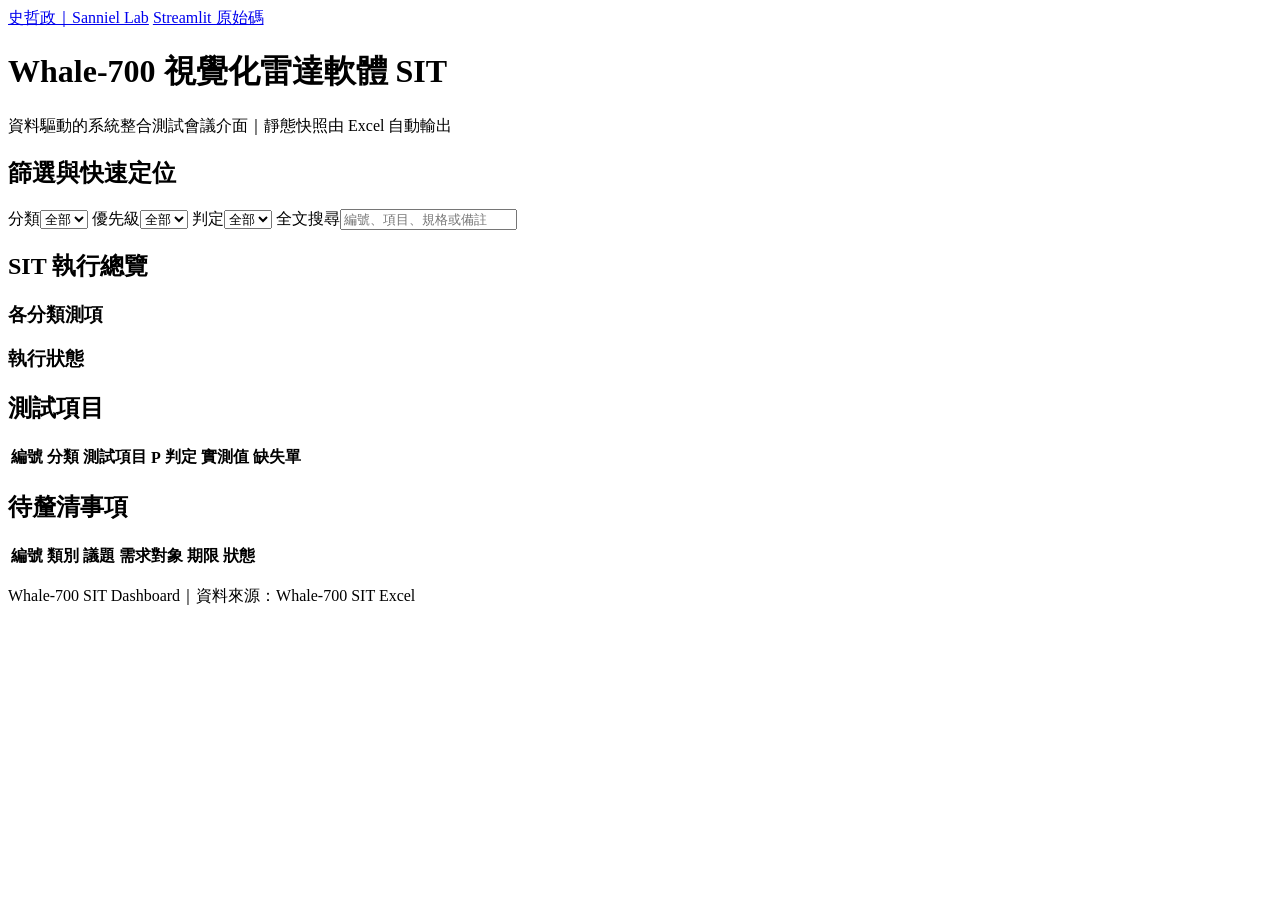
==== site/whale-700-sit/index.html @ a2a5f2f4 "feat: add Whale-700 Pages dashboard shell" ====
<!doctype html>
<html lang="zh-Hant">
<head>
  <meta charset="utf-8">
  <meta name="viewport" content="width=device-width, initial-scale=1">
  <title>Whale-700 SIT Dashboard</title>
  <meta name="description" content="Whale-700 視覺化雷達軟體 SIT 會議儀表板">
  <link rel="stylesheet" href="style.css">
</head>
<body>
<nav>
  <div class="nav-inner">
    <a class="brand" href="../">史哲政｜Sanniel Lab</a>
    <a href="https://github.com/sanniel0315/sanniel-lab/tree/main/apps/whale-700-sit">Streamlit 原始碼</a>
  </div>
</nav>

<main>
  <header class="hero">
    <h1>Whale-700 視覺化雷達軟體 SIT</h1>
    <p class="subtitle">資料驅動的系統整合測試會議介面｜靜態快照由 Excel 自動輸出</p>
  </header>

  <section>
    <h2>篩選與快速定位</h2>
    <div class="controls">
      <label>分類<select id="category"><option value="">全部</option></select></label>
      <label>優先級<select id="priority"><option value="">全部</option></select></label>
      <label>判定<select id="status"><option value="">全部</option></select></label>
      <label>全文搜尋<input id="keyword" type="search" placeholder="編號、項目、規格或備註"></label>
    </div>
  </section>

  <section>
    <h2>SIT 執行總覽</h2>
    <div id="kpis" class="kpis"></div>
    <div class="grid-2">
      <div>
        <h3>各分類測項</h3>
        <div id="categoryBars"></div>
      </div>
      <div>
        <h3>執行狀態</h3>
        <div id="statusBars"></div>
      </div>
    </div>
  </section>

  <section>
    <h2>測試項目</h2>
    <div class="table-wrap">
      <table>
        <thead><tr><th>編號</th><th>分類</th><th>測試項目</th><th>P</th><th>判定</th><th>實測值</th><th>缺失單</th></tr></thead>
        <tbody id="testRows"></tbody>
      </table>
    </div>
    <div id="testDetail" class="detail"></div>
  </section>

  <section>
    <h2>待釐清事項</h2>
    <div class="table-wrap">
      <table>
        <thead><tr><th>編號</th><th>類別</th><th>議題</th><th>需求對象</th><th>期限</th><th>狀態</th></tr></thead>
        <tbody id="questionRows"></tbody>
      </table>
    </div>
  </section>
</main>

<footer>
  <p>Whale-700 SIT Dashboard｜資料來源：Whale-700 SIT Excel</p>
</footer>
<script src="app.js"></script>
</body>
</html>
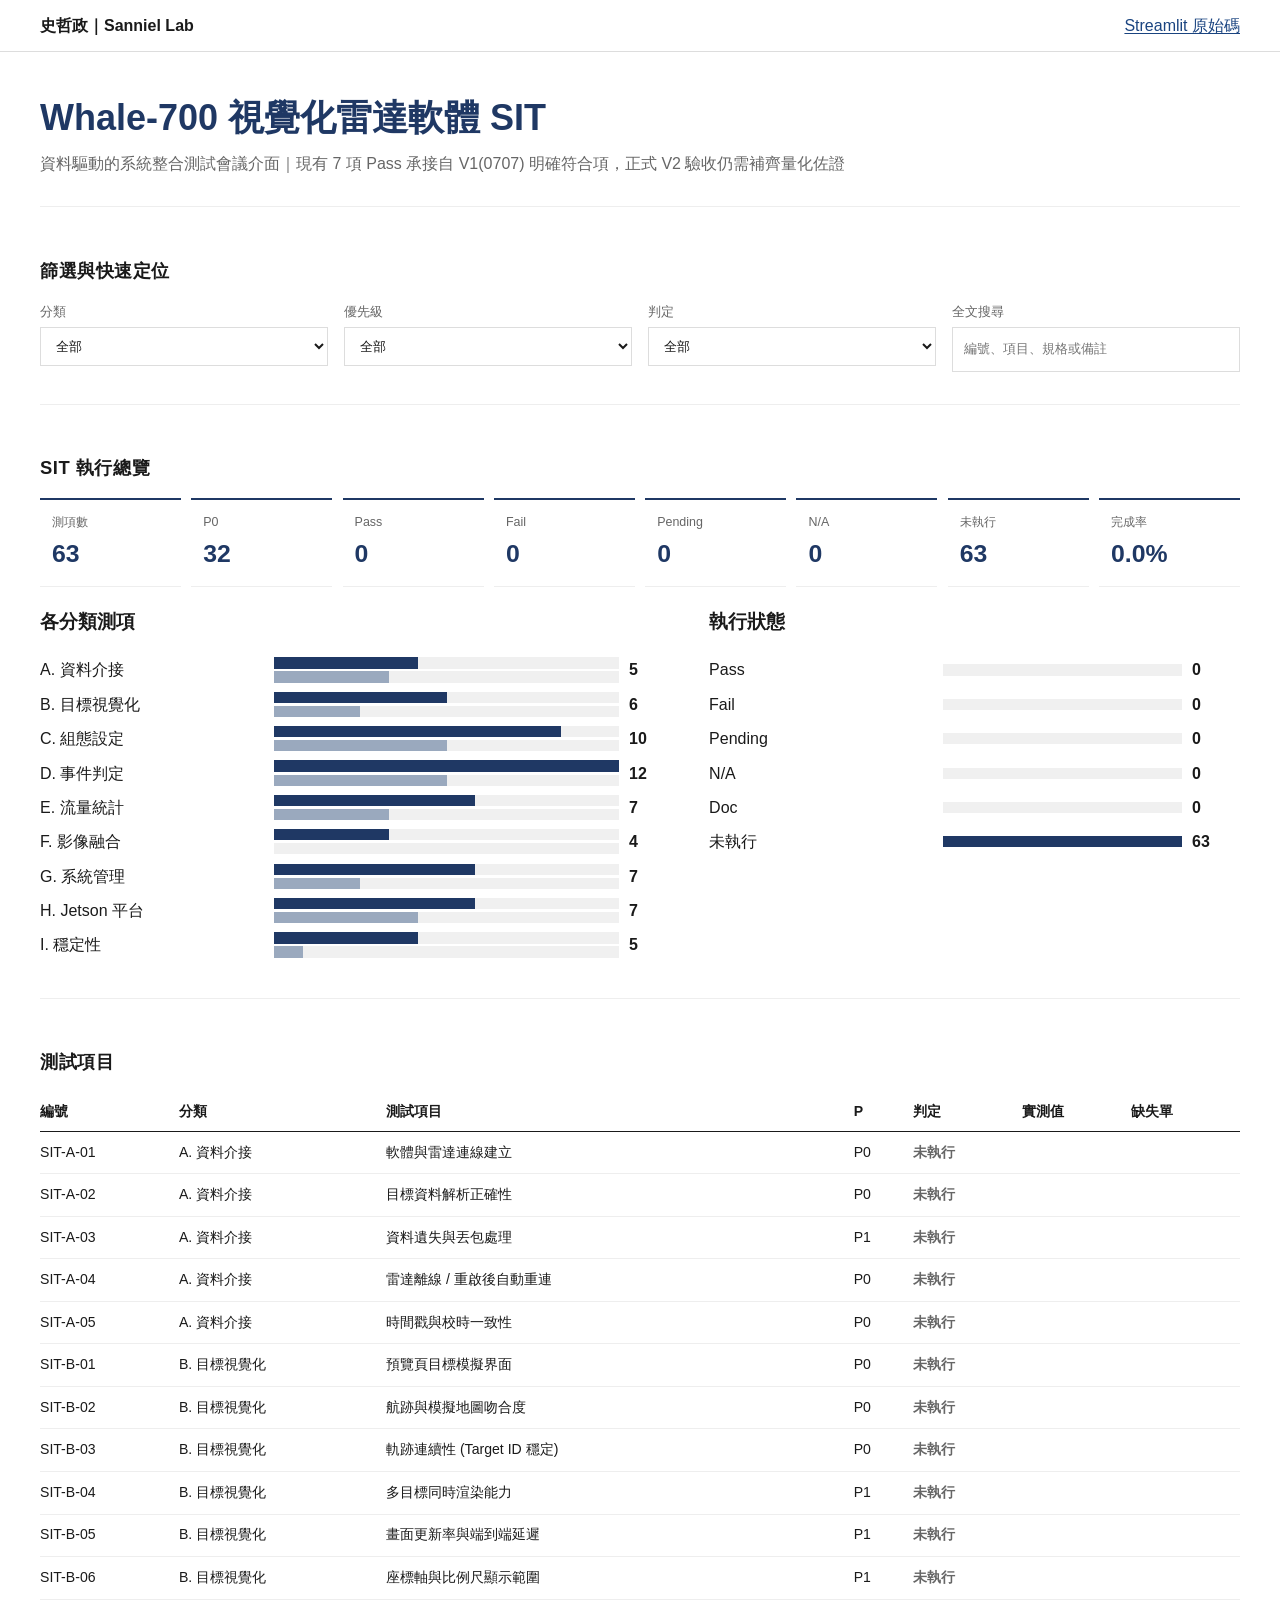
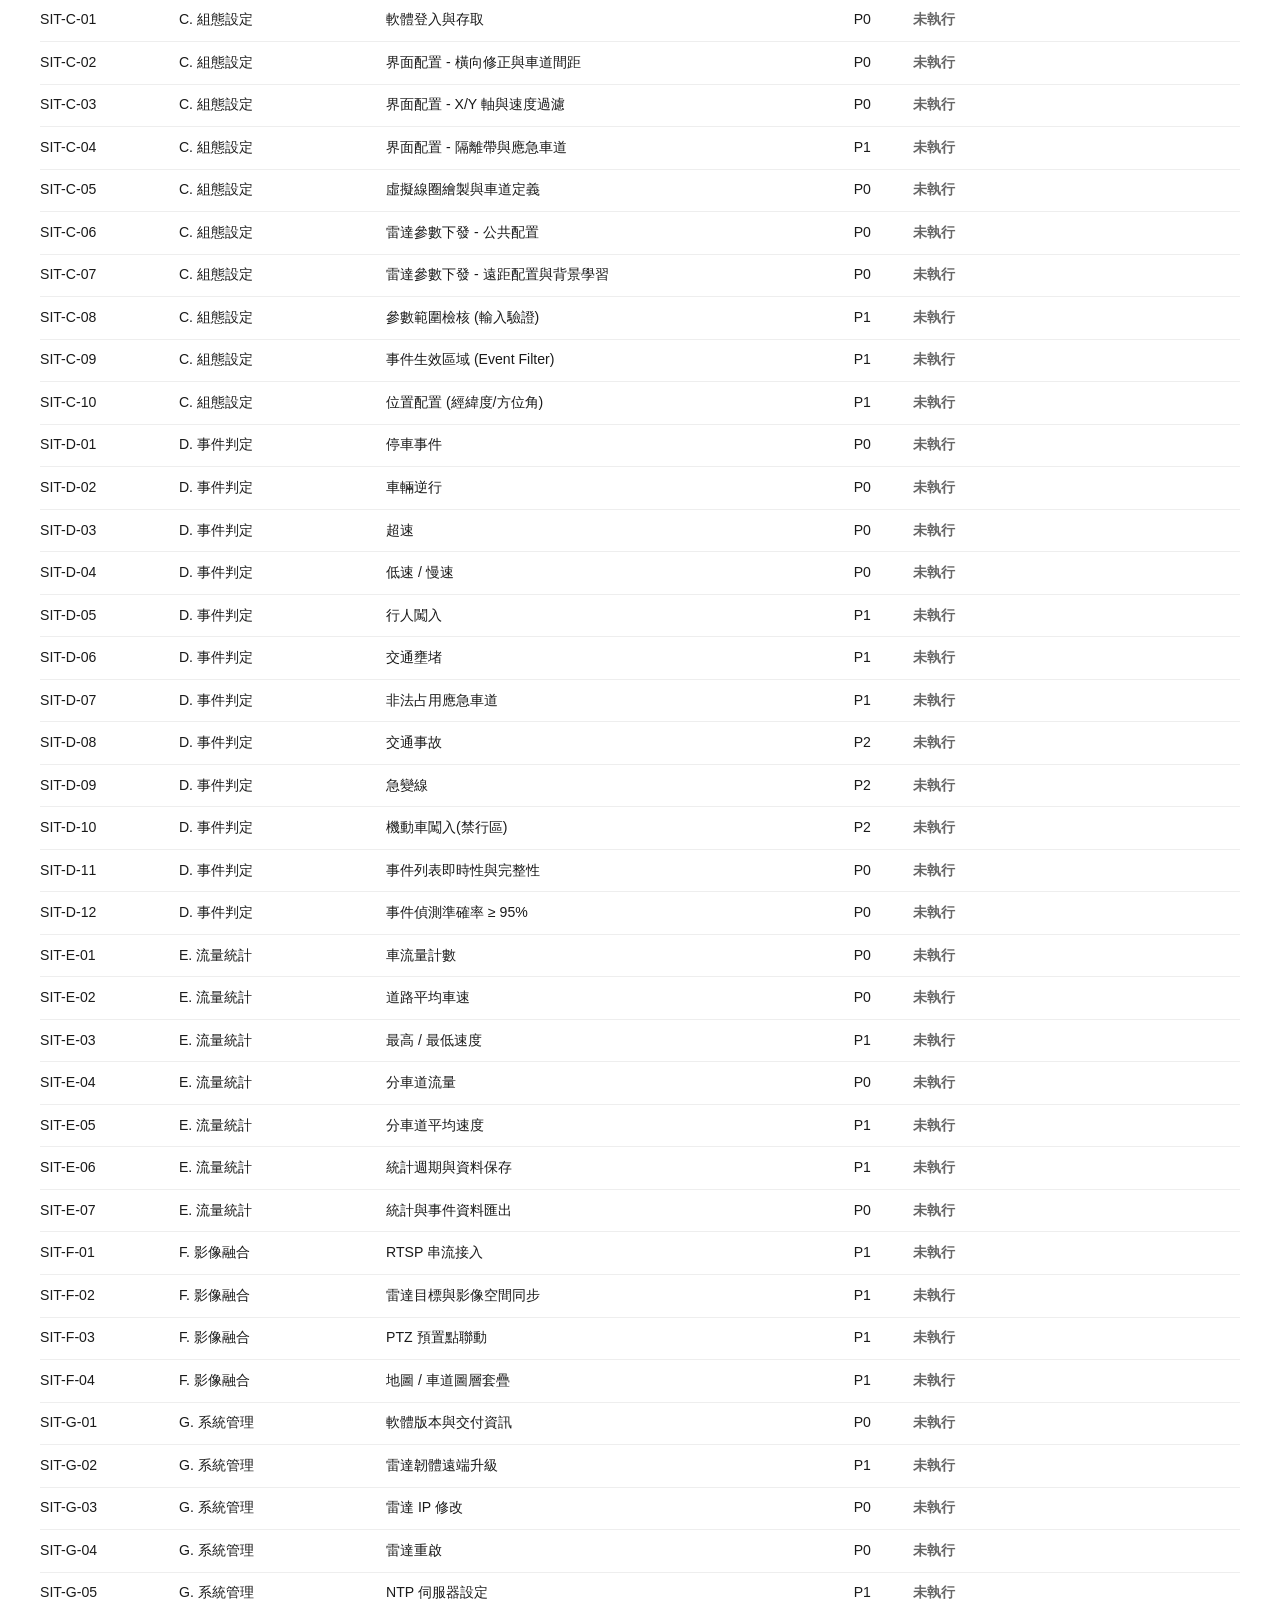
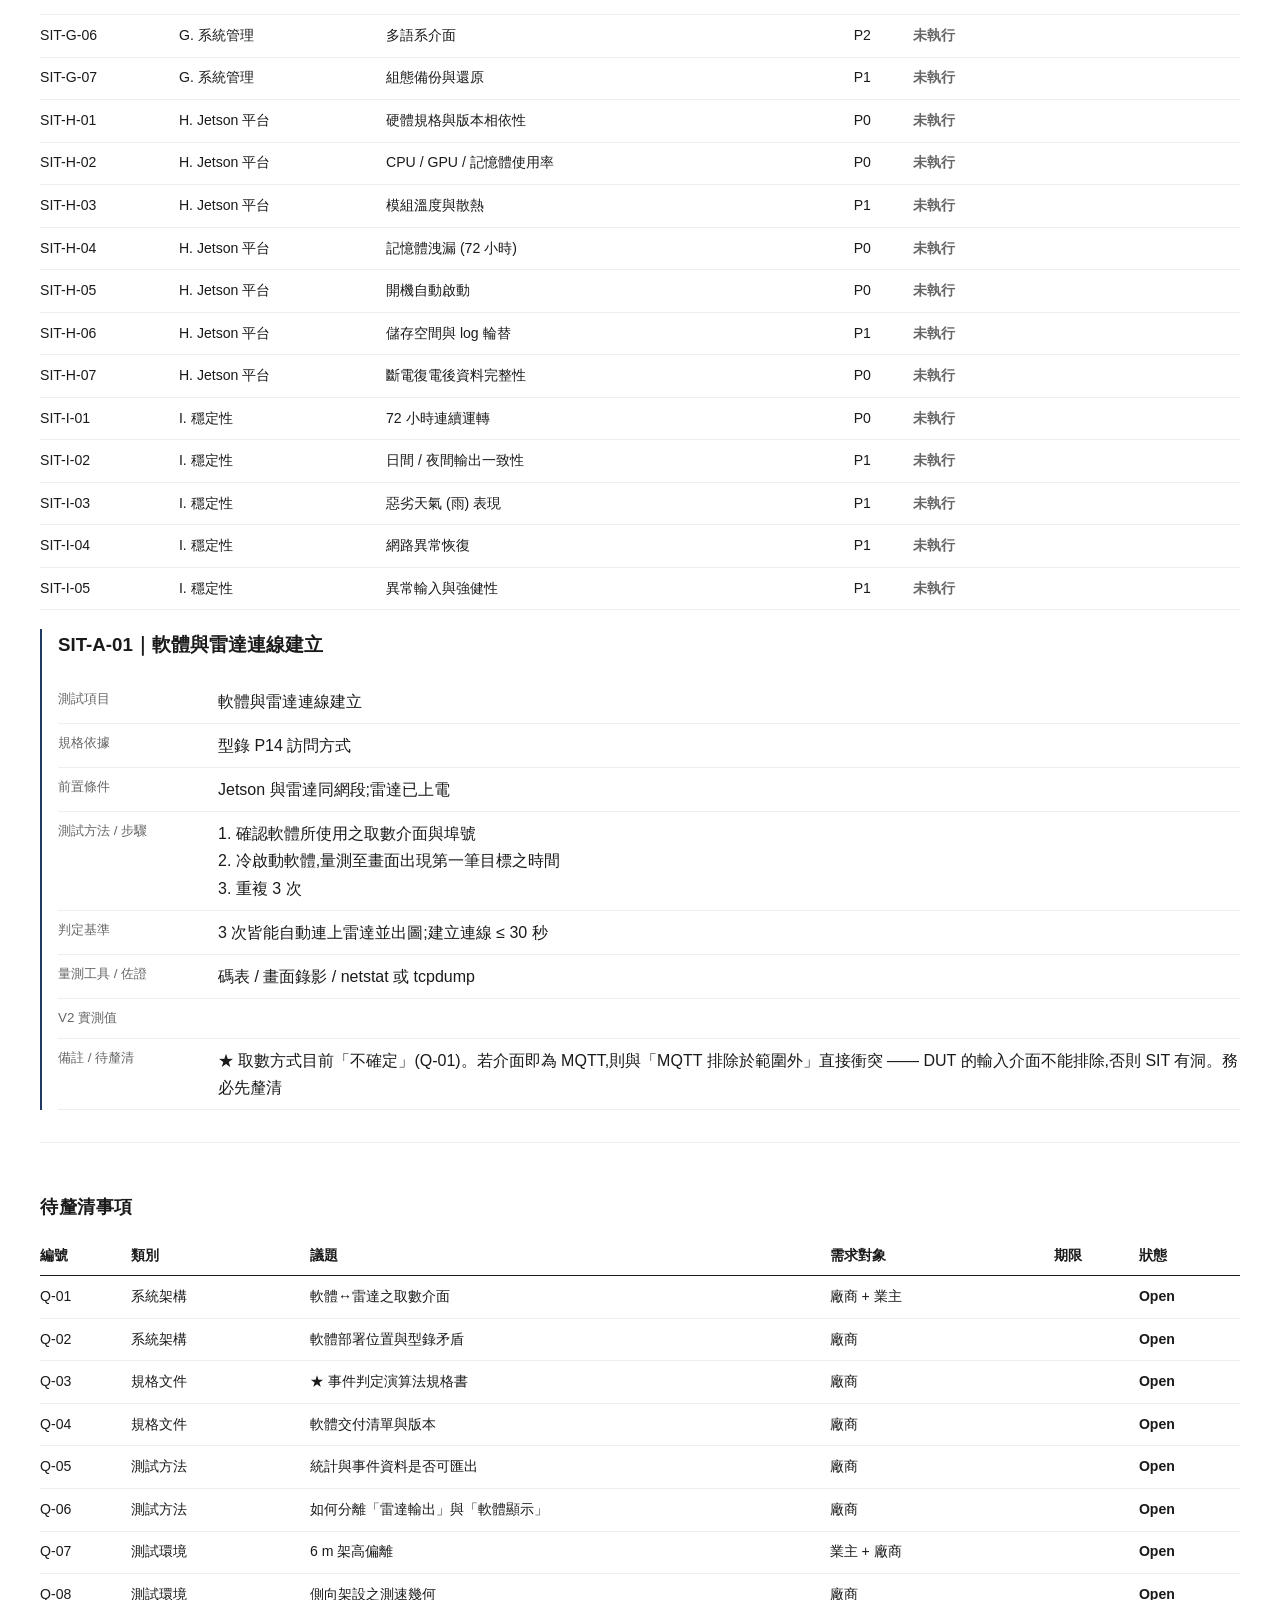
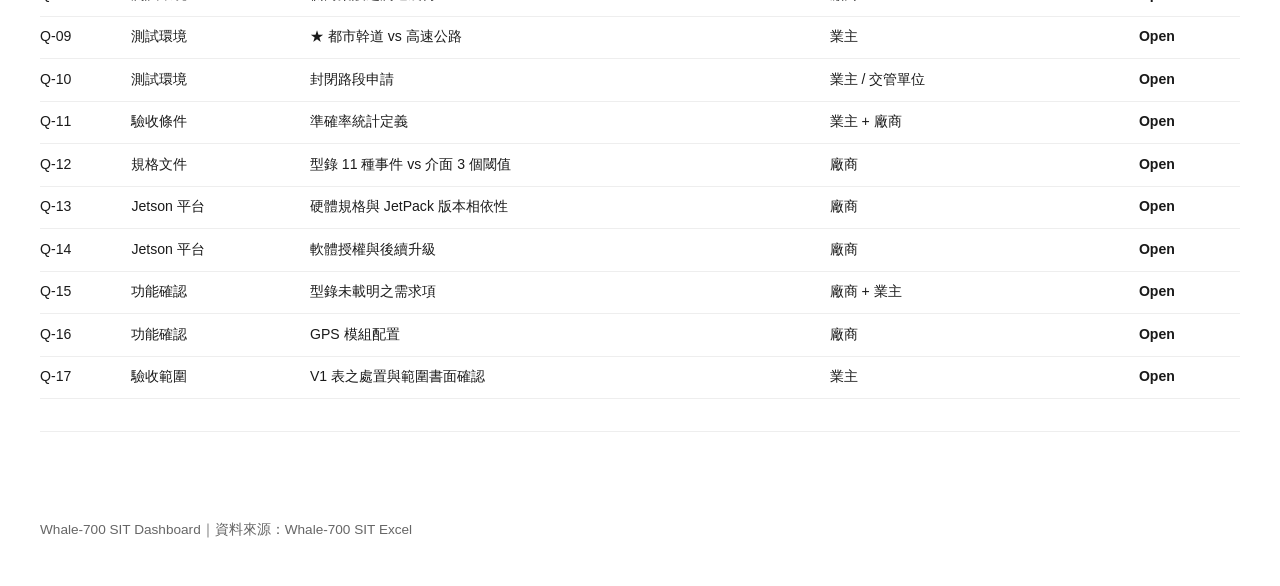
==== commit 7be10df8: "fix: show existing SIT pass results" ====
--- a/site/whale-700-sit/index.html
+++ b/site/whale-700-sit/index.html
@@ -18,7 +18,7 @@
 <main>
   <header class="hero">
     <h1>Whale-700 視覺化雷達軟體 SIT</h1>
-    <p class="subtitle">資料驅動的系統整合測試會議介面｜靜態快照由 Excel 自動輸出</p>
+    <p class="subtitle">資料驅動的系統整合測試會議介面｜現有 7 項 Pass 承接自 V1(0707) 明確符合項，正式 V2 驗收仍需補齊量化佐證</p>
   </header>
 
   <section>
--- a/site/whale-700-sit/style.css
+++ b/site/whale-700-sit/style.css
@@ -0,0 +1,118 @@
+:root {
+  --bg: #ffffff;
+  --text: #1a1a1a;
+  --muted: #666666;
+  --rule: #eeeeee;
+  --rule-strong: #dddddd;
+  --navy: #1f3864;
+  --link: #1a4480;
+  --yellow: #fff2cc;
+  --sans: "Noto Sans TC", -apple-system, BlinkMacSystemFont, "Segoe UI", Arial, sans-serif;
+}
+
+* { box-sizing: border-box; }
+body {
+  margin: 0;
+  background: var(--bg);
+  color: var(--text);
+  font-family: var(--sans);
+  line-height: 1.7;
+}
+a { color: var(--link); text-underline-offset: 2px; }
+nav {
+  position: sticky;
+  top: 0;
+  z-index: 5;
+  background: rgba(255,255,255,.97);
+  border-bottom: 1px solid var(--rule-strong);
+}
+.nav-inner, main, footer {
+  max-width: 92rem;
+  margin: 0 auto;
+  padding-left: clamp(1rem, 4vw, 2.5rem);
+  padding-right: clamp(1rem, 4vw, 2.5rem);
+}
+.nav-inner {
+  min-height: 3.2rem;
+  display: flex;
+  align-items: center;
+  justify-content: space-between;
+  gap: 1rem;
+}
+.brand { color: var(--text); text-decoration: none; font-weight: 650; }
+main { padding-top: 2.6rem; padding-bottom: 3rem; }
+.hero { border-bottom: 1px solid var(--rule); padding-bottom: 1.8rem; }
+h1 { margin: 0; color: var(--navy); font-size: clamp(1.65rem, 3vw, 2.25rem); line-height: 1.35; }
+.subtitle { color: var(--muted); margin: .5rem 0 0; }
+section { padding: 2rem 0; border-bottom: 1px solid var(--rule); }
+h2 { font-size: 1.15rem; letter-spacing: .03em; }
+.controls {
+  display: grid;
+  grid-template-columns: repeat(4, minmax(12rem, 1fr));
+  gap: .75rem 1rem;
+}
+label { display: block; font-size: .82rem; color: var(--muted); }
+select, input {
+  width: 100%;
+  margin-top: .25rem;
+  border: 1px solid var(--rule-strong);
+  border-radius: 0;
+  padding: .62rem .7rem;
+  background: #fff;
+  color: var(--text);
+  font: inherit;
+}
+.kpis {
+  display: grid;
+  grid-template-columns: repeat(8, minmax(7rem, 1fr));
+  gap: .65rem;
+}
+.kpi {
+  border-top: 2px solid var(--navy);
+  border-bottom: 1px solid var(--rule);
+  padding: .7rem .75rem;
+}
+.kpi span { display: block; color: var(--muted); font-size: .78rem; }
+.kpi strong { display: block; color: var(--navy); font-size: 1.55rem; font-variant-numeric: tabular-nums; }
+.grid-2 { display: grid; grid-template-columns: 1.2fr 1fr; gap: 2rem; }
+.bar-row {
+  display: grid;
+  grid-template-columns: minmax(8rem, 14rem) 1fr 3rem;
+  align-items: center;
+  gap: .65rem;
+  margin: .45rem 0;
+}
+.bar-track { height: .7rem; background: #f0f0f0; }
+.bar { height: 100%; background: var(--navy); }
+.bar.p0 { background: #9aa9be; }
+.table-wrap { overflow-x: auto; }
+table { width: 100%; border-collapse: collapse; font-size: .88rem; }
+th { text-align: left; border-bottom: 1px solid var(--text); padding: .45rem .8rem .45rem 0; white-space: nowrap; }
+td { border-bottom: 1px solid var(--rule); padding: .55rem .8rem .55rem 0; vertical-align: top; }
+tr[data-id] { cursor: pointer; }
+tr[data-id]:hover { background: #fafafa; }
+.status { font-weight: 650; }
+.status.Pass { color: #548235; }
+.status.Fail { color: #c00000; }
+.status.Pending { color: #c65911; }
+.status.未執行 { color: var(--muted); }
+.detail {
+  margin-top: 1rem;
+  border-left: 2px solid var(--navy);
+  padding-left: 1rem;
+}
+.detail dl { display: grid; grid-template-columns: 10rem 1fr; margin: 0; }
+.detail dt, .detail dd { padding: .5rem 0; border-bottom: 1px solid var(--rule); }
+.detail dt { color: var(--muted); font-size: .84rem; }
+.detail dd { margin: 0; white-space: pre-wrap; }
+footer { padding-top: 1.5rem; padding-bottom: 2rem; color: var(--muted); font-size: .85rem; }
+@media (max-width: 980px) {
+  .controls { grid-template-columns: repeat(2, 1fr); }
+  .kpis { grid-template-columns: repeat(4, 1fr); }
+  .grid-2 { grid-template-columns: 1fr; }
+}
+@media (max-width: 600px) {
+  .controls, .kpis { grid-template-columns: 1fr 1fr; }
+  .detail dl { grid-template-columns: 1fr; }
+  .detail dt { border-bottom: none; padding-bottom: 0; }
+}
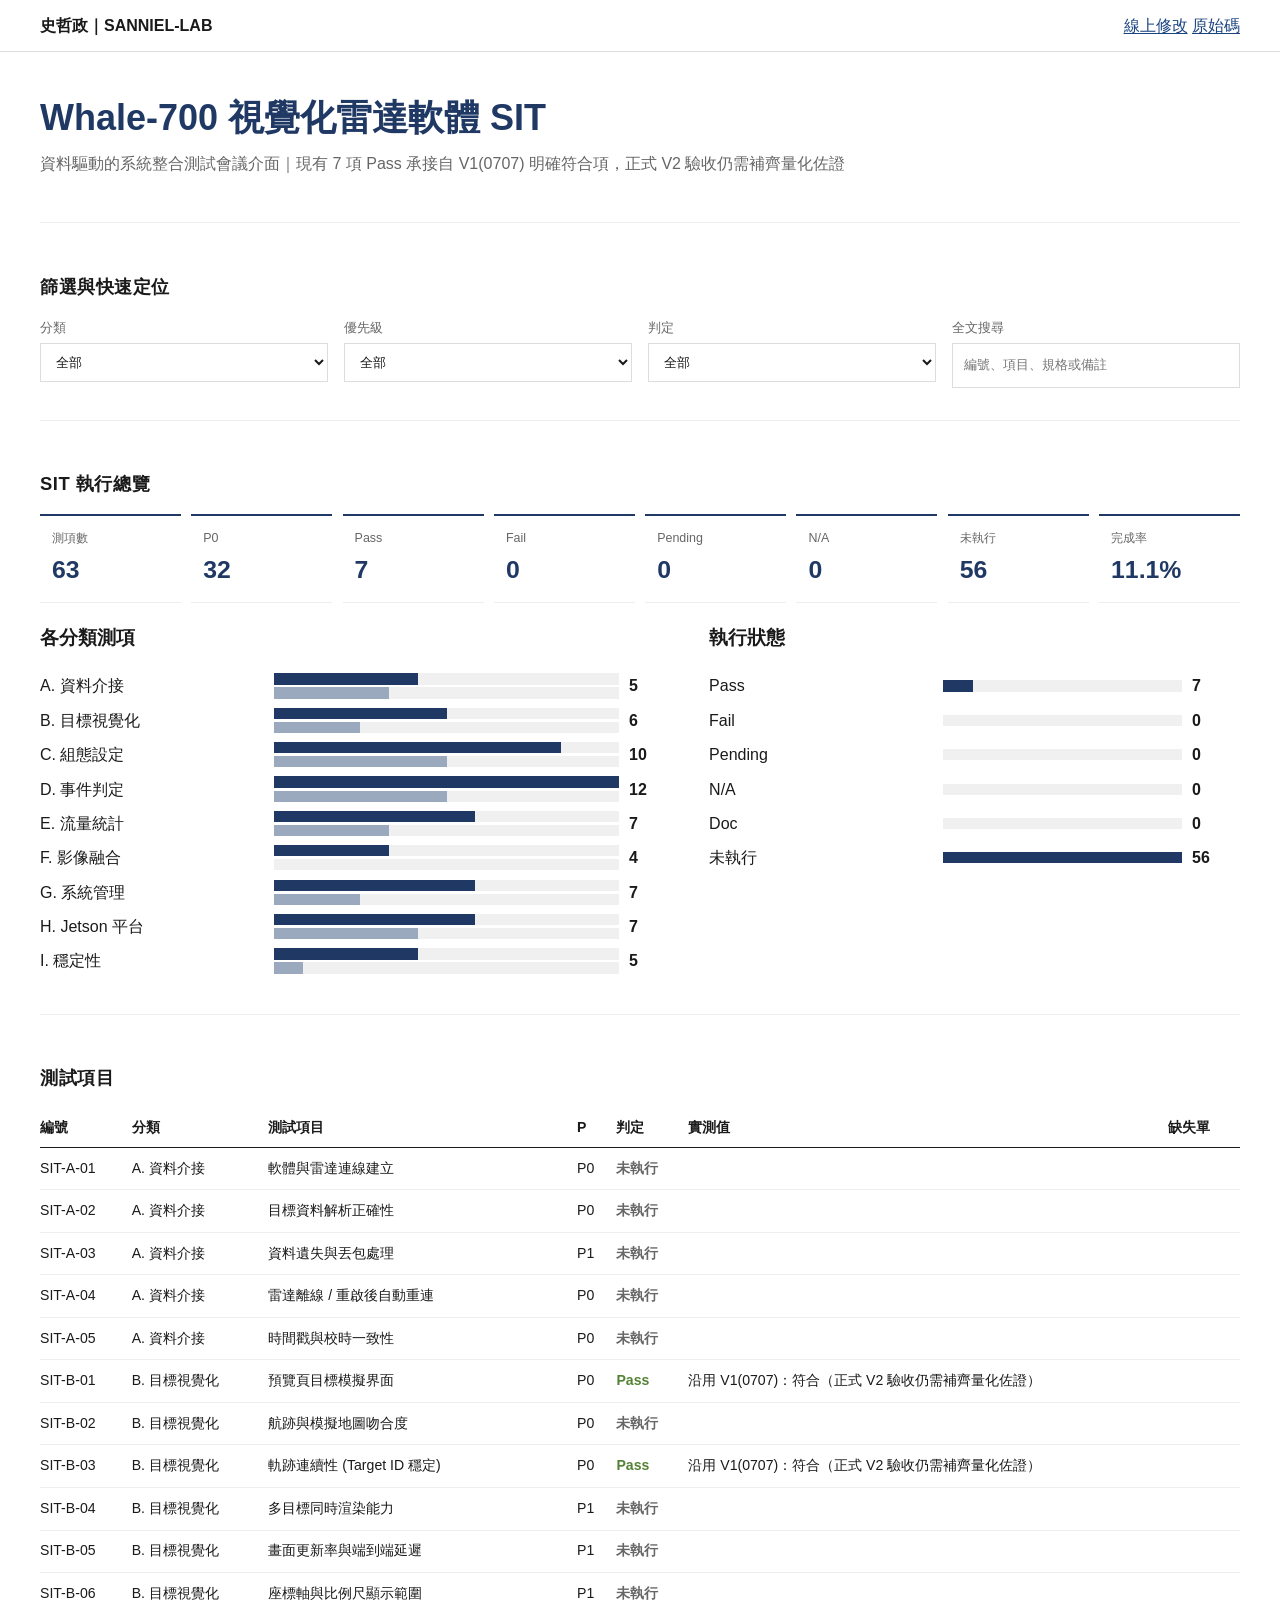
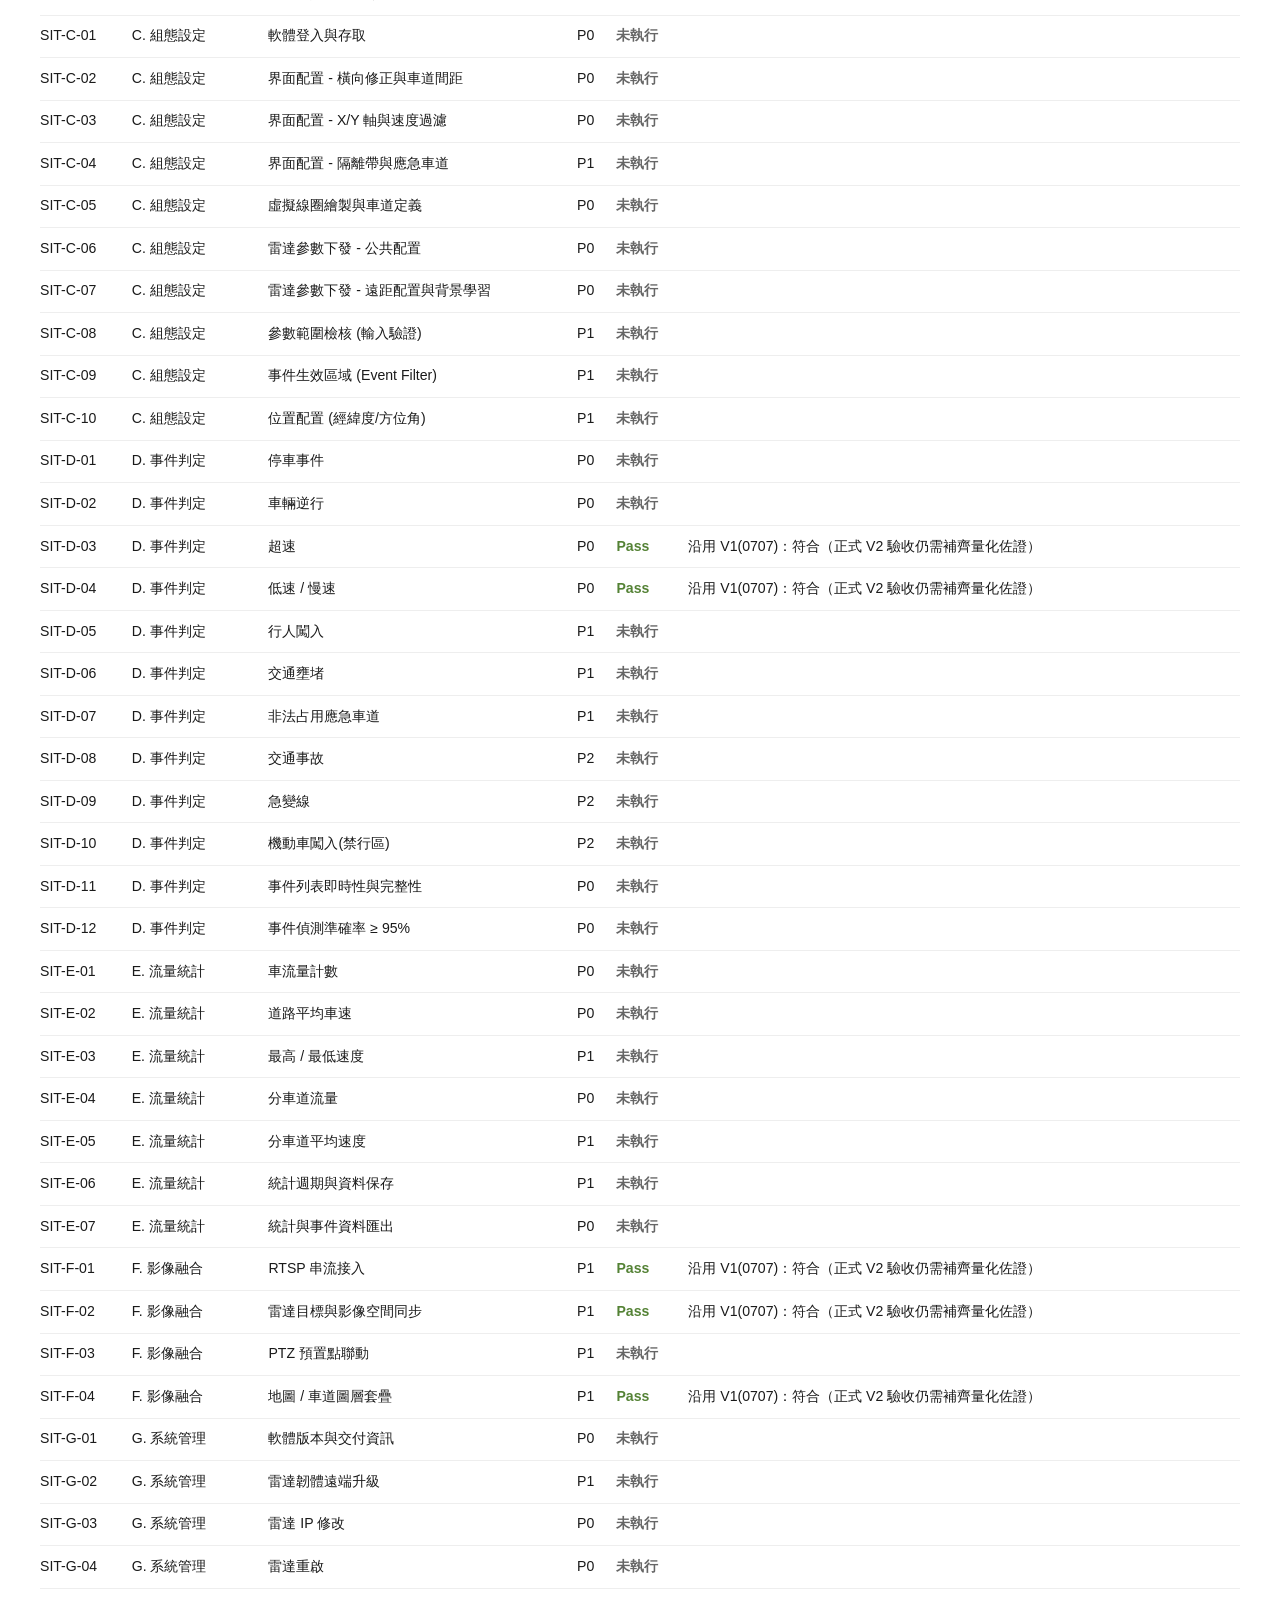
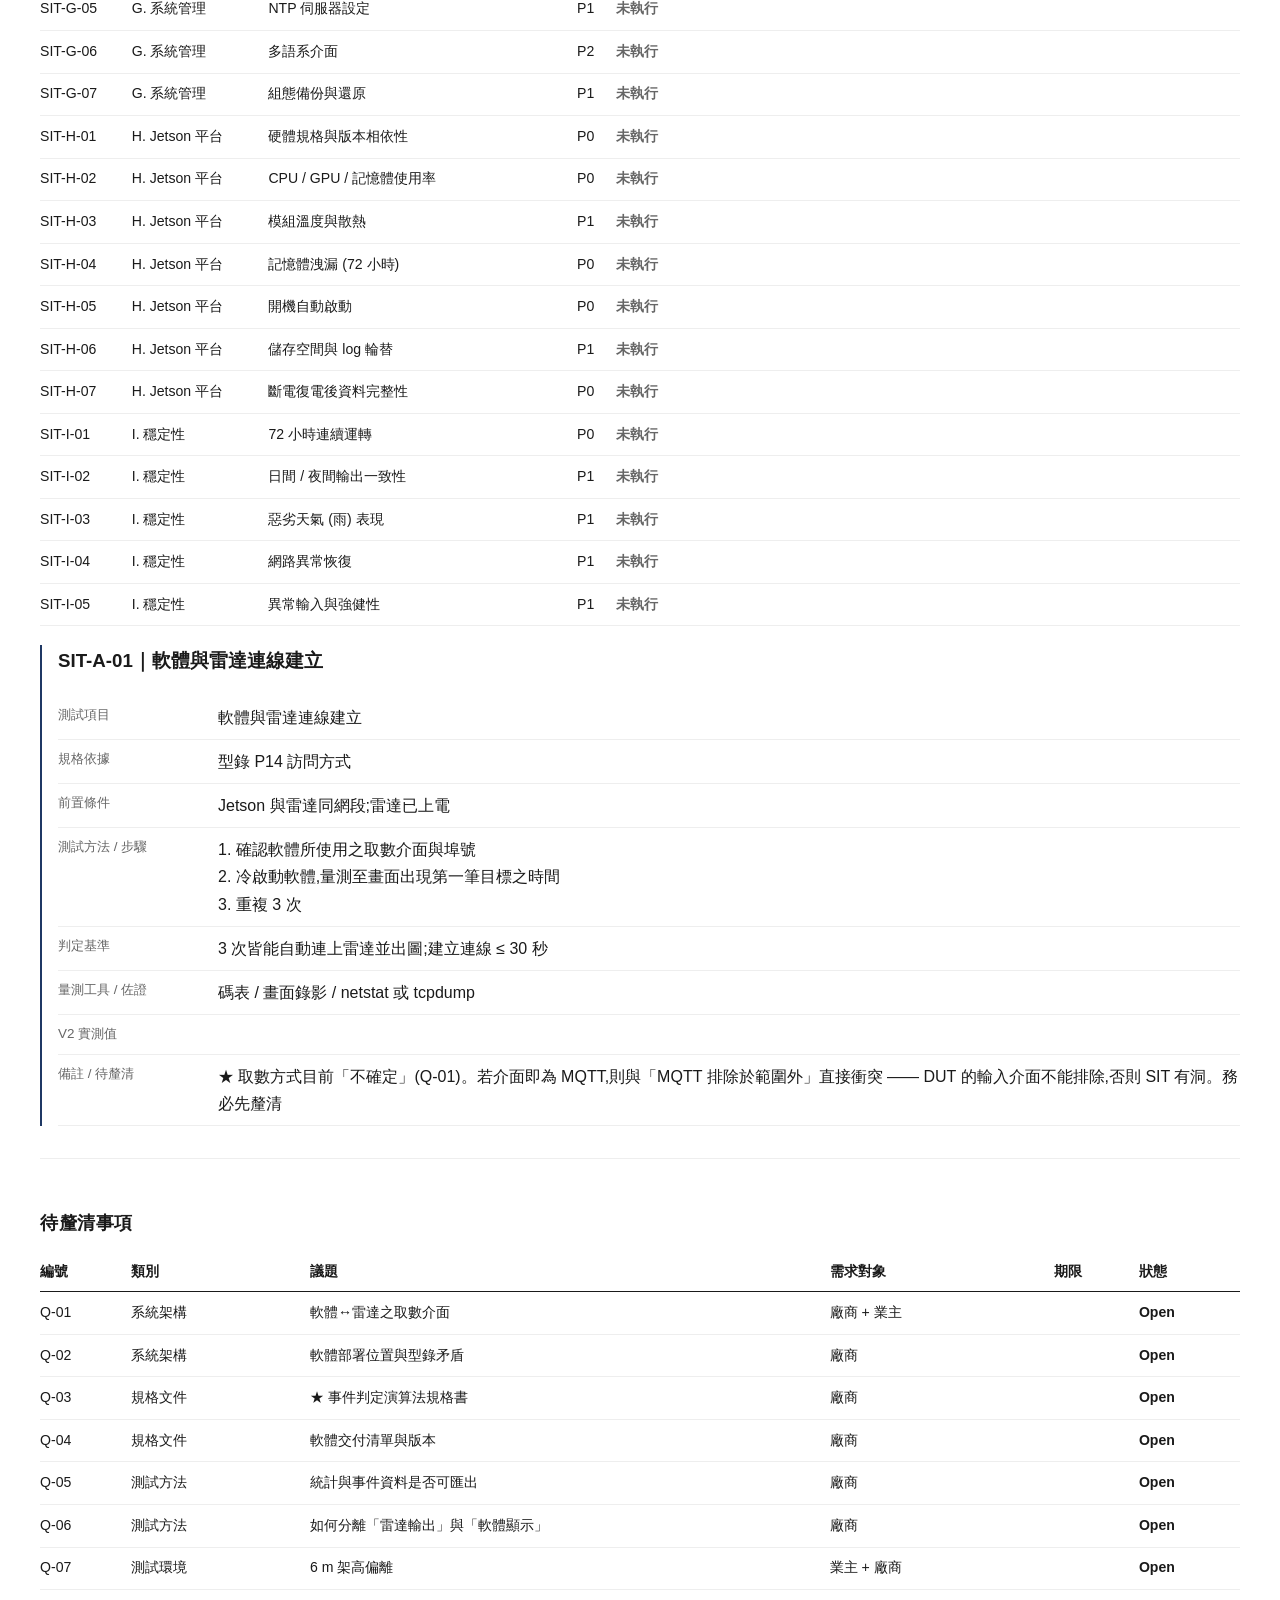
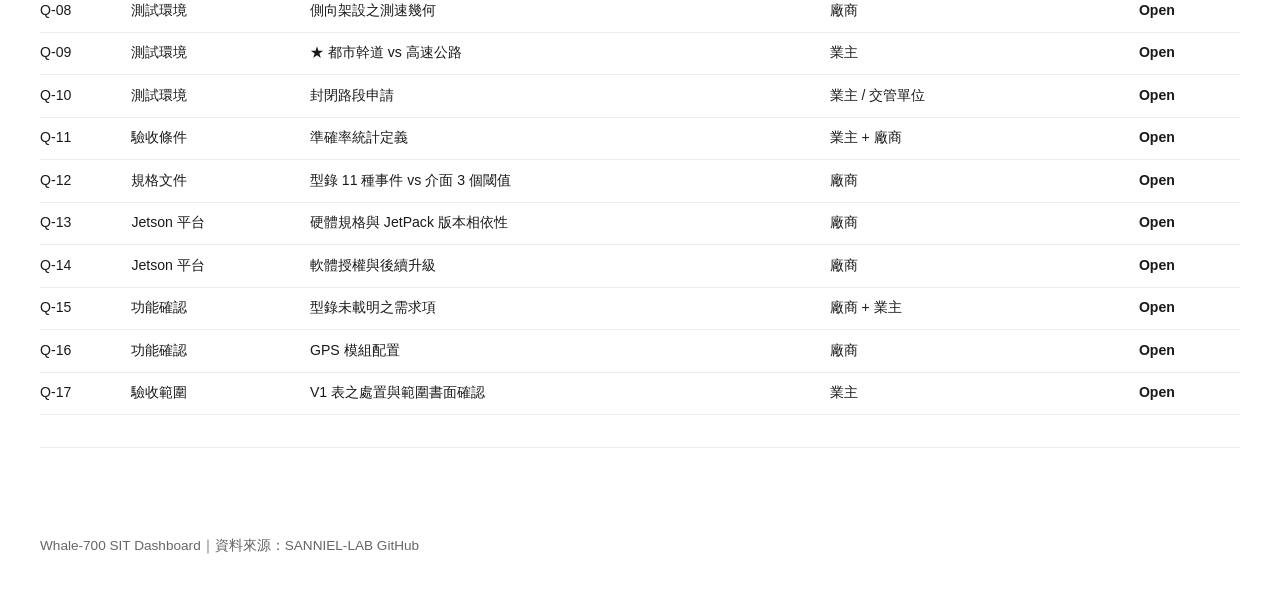
==== commit 89a3e011: "feat(sit): link dashboard to online editor" ====
--- a/site/whale-700-sit/index.html
+++ b/site/whale-700-sit/index.html
@@ -10,8 +10,11 @@
 <body>
 <nav>
   <div class="nav-inner">
-    <a class="brand" href="../">史哲政｜Sanniel Lab</a>
-    <a href="https://github.com/sanniel0315/sanniel-lab/tree/main/apps/whale-700-sit">Streamlit 原始碼</a>
+    <a class="brand" href="../">史哲政｜SANNIEL-LAB</a>
+    <div class="nav-links">
+      <a class="admin-link" href="admin/">線上修改</a>
+      <a href="https://github.com/sanniel0315/sanniel-lab/tree/main/apps/whale-700-sit">原始碼</a>
+    </div>
   </div>
 </nav>
 
@@ -19,6 +22,7 @@
   <header class="hero">
     <h1>Whale-700 視覺化雷達軟體 SIT</h1>
     <p class="subtitle">資料驅動的系統整合測試會議介面｜現有 7 項 Pass 承接自 V1(0707) 明確符合項，正式 V2 驗收仍需補齊量化佐證</p>
+    <p id="dataMeta" class="data-meta"></p>
   </header>
 
   <section>
@@ -57,7 +61,7 @@
     <div id="testDetail" class="detail"></div>
   </section>
 
-  <section>
+  <section id="questions">
     <h2>待釐清事項</h2>
     <div class="table-wrap">
       <table>
@@ -69,7 +73,7 @@
 </main>
 
 <footer>
-  <p>Whale-700 SIT Dashboard｜資料來源：Whale-700 SIT Excel</p>
+  <p>Whale-700 SIT Dashboard｜資料來源：SANNIEL-LAB GitHub</p>
 </footer>
 <script src="app.js"></script>
 </body>
